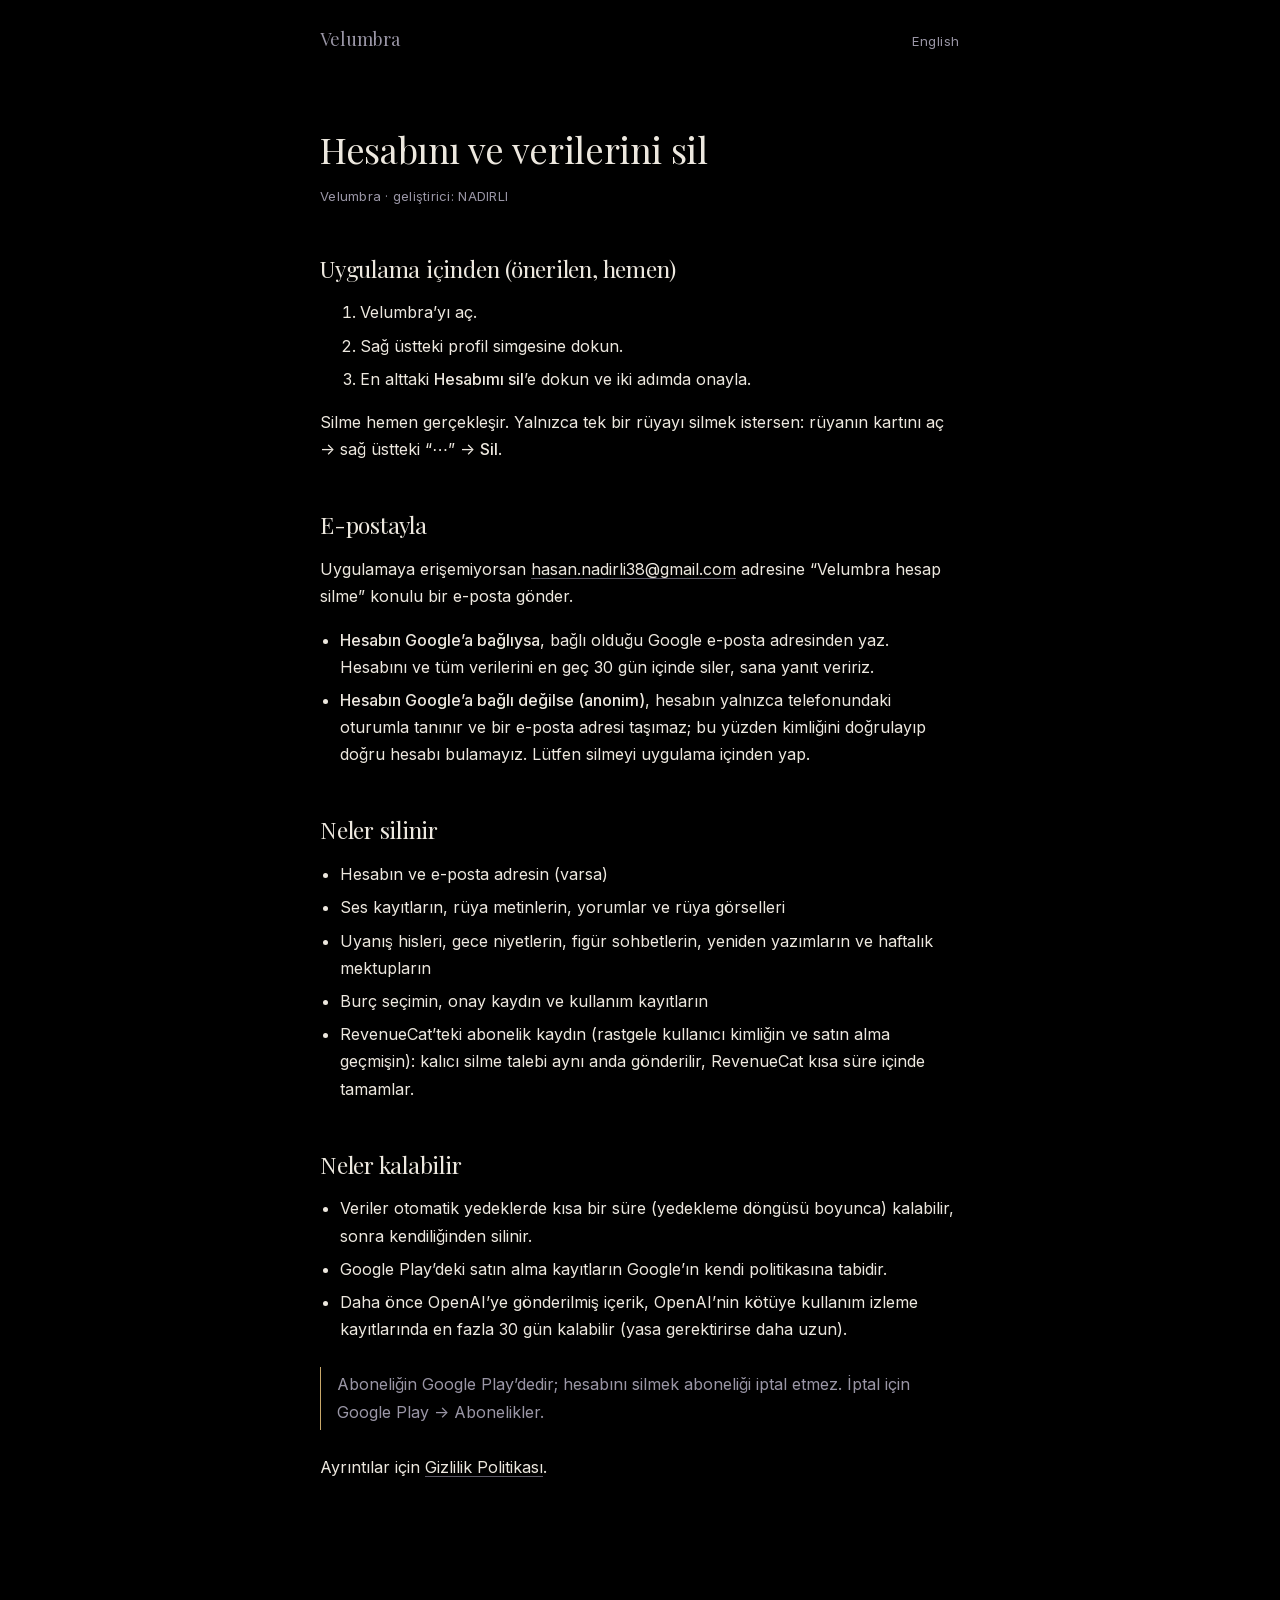
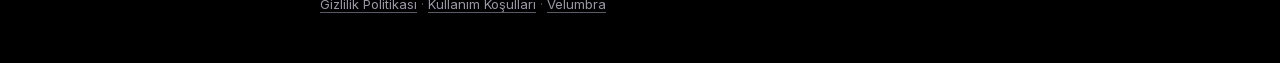
==== delete-account.html @ 86218cab "Add files via upload" ====
<!doctype html>
<html lang="tr">
<head>
<meta charset="utf-8">
<meta name="viewport" content="width=device-width, initial-scale=1">
<title>Hesap silme · Velumbra</title>
<link rel="stylesheet" href="style.css">
<link rel="alternate" hreflang="en" href="en/delete-account.html">
</head>
<body>
<header class="top">
  <a class="brand" href="index.html">Velumbra</a>
  <a href="en/delete-account.html" lang="en">English</a>
</header>
<main>
<h1>Hesabını ve verilerini sil</h1>
<p class="meta">Velumbra · geliştirici: NADIRLI</p>

<h2>Uygulama içinden (önerilen, hemen)</h2>
<ol>
  <li>Velumbra’yı aç.</li>
  <li>Sağ üstteki profil simgesine dokun.</li>
  <li>En alttaki <strong>Hesabımı sil</strong>’e dokun ve iki adımda onayla.</li>
</ol>
<p>Silme hemen gerçekleşir. Yalnızca tek bir rüyayı silmek istersen: rüyanın kartını aç → sağ üstteki “⋯” → <strong>Sil</strong>.</p>

<h2>E-postayla</h2>
<p>Uygulamaya erişemiyorsan <a href="mailto:hasan.nadirli38@gmail.com?subject=Velumbra%20hesap%20silme">hasan.nadirli38@gmail.com</a> adresine “Velumbra hesap silme” konulu bir e-posta gönder.</p>
<ul>
  <li><strong>Hesabın Google’a bağlıysa</strong>, bağlı olduğu Google e-posta adresinden yaz. Hesabını ve tüm verilerini en geç 30 gün içinde siler, sana yanıt veririz.</li>
  <li><strong>Hesabın Google’a bağlı değilse (anonim)</strong>, hesabın yalnızca telefonundaki oturumla tanınır ve bir e-posta adresi taşımaz; bu yüzden kimliğini doğrulayıp doğru hesabı bulamayız. Lütfen silmeyi uygulama içinden yap.</li>
</ul>

<h2>Neler silinir</h2>
<ul>
  <li>Hesabın ve e-posta adresin (varsa)</li>
  <li>Ses kayıtların, rüya metinlerin, yorumlar ve rüya görselleri</li>
  <li>Uyanış hisleri, gece niyetlerin, figür sohbetlerin, yeniden yazımların ve haftalık mektupların</li>
  <li>Burç seçimin, onay kaydın ve kullanım kayıtların</li>
  <li>RevenueCat’teki abonelik kaydın (rastgele kullanıcı kimliğin ve satın alma geçmişin): kalıcı silme talebi aynı anda gönderilir, RevenueCat kısa süre içinde tamamlar.</li>
</ul>

<h2>Neler kalabilir</h2>
<ul>
  <li>Veriler otomatik yedeklerde kısa bir süre (yedekleme döngüsü boyunca) kalabilir, sonra kendiliğinden silinir.</li>
  <li>Google Play’deki satın alma kayıtların Google’ın kendi politikasına tabidir.</li>
  <li>Daha önce OpenAI’ye gönderilmiş içerik, OpenAI’nin kötüye kullanım izleme kayıtlarında en fazla 30 gün kalabilir (yasa gerektirirse daha uzun).</li>
</ul>

<p class="note">Aboneliğin Google Play’dedir; hesabını silmek aboneliği iptal etmez. İptal için Google Play → Abonelikler.</p>

<p>Ayrıntılar için <a href="privacy.html">Gizlilik Politikası</a>.</p>
</main>
<footer><a href="privacy.html">Gizlilik Politikası</a> · <a href="terms.html">Kullanım Koşulları</a> · <a href="index.html">Velumbra</a></footer>
</body>
</html>
---- style.css ----
/* Velumbra — sessiz ve lüks. İzleyici yok, dış kaynak yok: yazı tipleri bu
   klasörde (SIL OFL 1.1). */

@font-face {
  font-family: "Playfair Display";
  src: url("fonts/PlayfairDisplay-Regular.ttf") format("truetype");
  font-weight: 400;
  font-style: normal;
  font-display: swap;
}
@font-face {
  font-family: "Playfair Display";
  src: url("fonts/PlayfairDisplay-Italic.ttf") format("truetype");
  font-weight: 400;
  font-style: italic;
  font-display: swap;
}
@font-face {
  font-family: "Inter";
  src: url("fonts/Inter-Regular.ttf") format("truetype");
  font-weight: 400;
  font-display: swap;
}
@font-face {
  font-family: "Inter";
  src: url("fonts/Inter-Medium.ttf") format("truetype");
  font-weight: 500;
  font-display: swap;
}

:root {
  --abyss: #000000;
  --moon: #ede8df;
  --mist: #9a96a6;
  --ash: #5c5967;
  --hairline: #24242e;
  --gold: #c9a86a;
  color-scheme: dark;
}

* { box-sizing: border-box; }

html { -webkit-text-size-adjust: 100%; }

body {
  margin: 0;
  background: var(--abyss);
  color: var(--moon);
  font-family: "Inter", system-ui, -apple-system, "Segoe UI", sans-serif;
  font-size: 16px;
  line-height: 1.7;
}

main {
  max-width: 680px;
  margin: 0 auto;
  padding: 40px 20px 96px;
}

header.top {
  display: flex;
  justify-content: space-between;
  align-items: baseline;
  max-width: 680px;
  margin: 0 auto;
  padding: 24px 20px 0;
  font-size: 13px;
  letter-spacing: 0.04em;
}

header.top a { color: var(--mist); text-decoration: none; }
header.top a:hover, header.top a:focus { color: var(--moon); }
.brand { font-family: "Playfair Display", Georgia, serif; font-size: 18px; letter-spacing: 0; }

h1, h2, h3 {
  font-family: "Playfair Display", Georgia, serif;
  font-weight: 400;
  line-height: 1.25;
  letter-spacing: -0.01em;
}
h1 { font-size: 36px; margin: 32px 0 8px; }
h2 { font-size: 23px; margin: 48px 0 12px; }
h3 { font-size: 18px; margin: 28px 0 8px; }

p, li { color: var(--moon); }
.muted, .meta { color: var(--mist); }
.meta { font-size: 13px; letter-spacing: 0.02em; }

a { color: var(--moon); text-decoration-color: var(--ash); text-underline-offset: 3px; }
a:hover, a:focus { text-decoration-color: var(--moon); }

ul { padding-left: 20px; }
li { margin: 6px 0; }

strong { font-weight: 500; }

hr { border: 0; border-top: 1px solid var(--hairline); margin: 48px 0; }

table {
  width: 100%;
  border-collapse: collapse;
  font-size: 14px;
  margin: 12px 0 8px;
}
th, td {
  text-align: left;
  vertical-align: top;
  padding: 10px 8px 10px 0;
  border-bottom: 1px solid var(--hairline);
}
th { color: var(--mist); font-weight: 500; font-size: 12px; letter-spacing: 0.08em; text-transform: uppercase; }

.note {
  border-left: 1px solid var(--gold);
  padding: 4px 0 4px 16px;
  color: var(--mist);
  margin: 24px 0;
}

footer {
  max-width: 680px;
  margin: 0 auto;
  padding: 0 20px 48px;
  color: var(--ash);
  font-size: 13px;
}
footer a { color: var(--mist); }

/* Ana sayfa */
.hero {
  min-height: 72vh;
  display: flex;
  flex-direction: column;
  align-items: center;
  justify-content: center;
  text-align: center;
}
.eclipse {
  width: 132px;
  height: 132px;
  border-radius: 50%;
  border: 1px solid var(--moon);
  background: var(--abyss);
  box-shadow: 0 0 28px 6px rgba(237, 232, 223, 0.12);
  margin-bottom: 40px;
}
.hero h1 { font-size: 44px; margin: 0; }
.hero .tagline {
  font-family: "Playfair Display", Georgia, serif;
  font-style: italic;
  color: var(--mist);
  font-size: 20px;
  margin: 12px 0 40px;
}
.store {
  display: inline-block;
  border: 1px solid var(--hairline);
  border-radius: 28px;
  padding: 14px 28px;
  color: var(--moon);
  text-decoration: none;
  font-size: 15px;
}
.links { margin-top: 48px; font-size: 14px; }
.links a { color: var(--mist); margin: 0 10px; text-decoration: none; }
.links a:hover { color: var(--moon); }
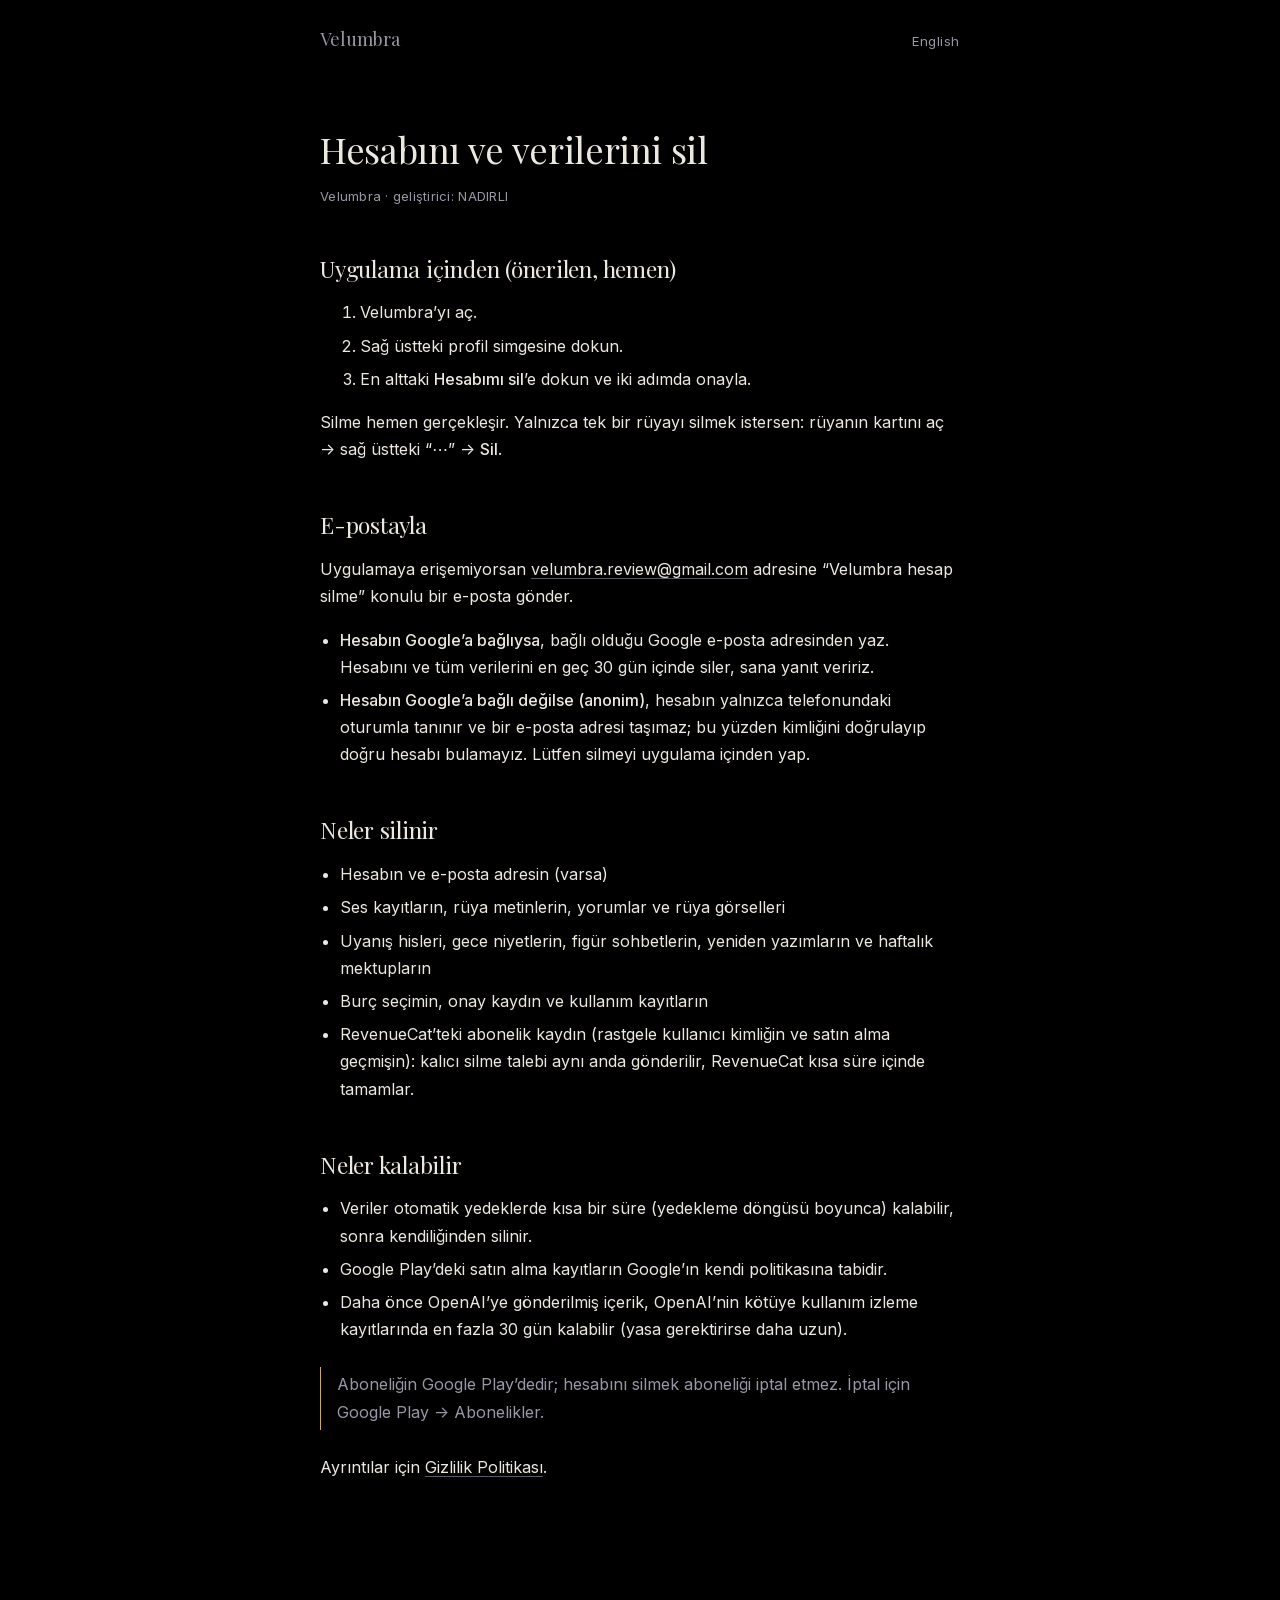
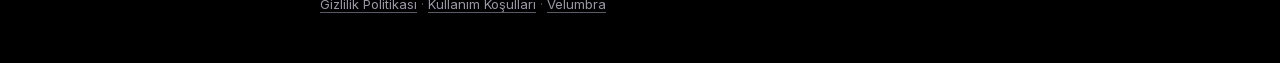
==== commit bae84d2f: "Hukuki sayfalar sürüm 3 Hukuki sayfalar sürüm 3" ====
--- a/delete-account.html
+++ b/delete-account.html
@@ -1,56 +1,56 @@
-<!doctype html>
-<html lang="tr">
-<head>
-<meta charset="utf-8">
-<meta name="viewport" content="width=device-width, initial-scale=1">
-<title>Hesap silme · Velumbra</title>
-<link rel="stylesheet" href="style.css">
-<link rel="alternate" hreflang="en" href="en/delete-account.html">
-</head>
-<body>
-<header class="top">
-  <a class="brand" href="index.html">Velumbra</a>
-  <a href="en/delete-account.html" lang="en">English</a>
-</header>
-<main>
-<h1>Hesabını ve verilerini sil</h1>
-<p class="meta">Velumbra · geliştirici: NADIRLI</p>
-
-<h2>Uygulama içinden (önerilen, hemen)</h2>
-<ol>
-  <li>Velumbra’yı aç.</li>
-  <li>Sağ üstteki profil simgesine dokun.</li>
-  <li>En alttaki <strong>Hesabımı sil</strong>’e dokun ve iki adımda onayla.</li>
-</ol>
-<p>Silme hemen gerçekleşir. Yalnızca tek bir rüyayı silmek istersen: rüyanın kartını aç → sağ üstteki “⋯” → <strong>Sil</strong>.</p>
-
-<h2>E-postayla</h2>
-<p>Uygulamaya erişemiyorsan <a href="mailto:hasan.nadirli38@gmail.com?subject=Velumbra%20hesap%20silme">hasan.nadirli38@gmail.com</a> adresine “Velumbra hesap silme” konulu bir e-posta gönder.</p>
-<ul>
-  <li><strong>Hesabın Google’a bağlıysa</strong>, bağlı olduğu Google e-posta adresinden yaz. Hesabını ve tüm verilerini en geç 30 gün içinde siler, sana yanıt veririz.</li>
-  <li><strong>Hesabın Google’a bağlı değilse (anonim)</strong>, hesabın yalnızca telefonundaki oturumla tanınır ve bir e-posta adresi taşımaz; bu yüzden kimliğini doğrulayıp doğru hesabı bulamayız. Lütfen silmeyi uygulama içinden yap.</li>
-</ul>
-
-<h2>Neler silinir</h2>
-<ul>
-  <li>Hesabın ve e-posta adresin (varsa)</li>
-  <li>Ses kayıtların, rüya metinlerin, yorumlar ve rüya görselleri</li>
-  <li>Uyanış hisleri, gece niyetlerin, figür sohbetlerin, yeniden yazımların ve haftalık mektupların</li>
-  <li>Burç seçimin, onay kaydın ve kullanım kayıtların</li>
-  <li>RevenueCat’teki abonelik kaydın (rastgele kullanıcı kimliğin ve satın alma geçmişin): kalıcı silme talebi aynı anda gönderilir, RevenueCat kısa süre içinde tamamlar.</li>
-</ul>
-
-<h2>Neler kalabilir</h2>
-<ul>
-  <li>Veriler otomatik yedeklerde kısa bir süre (yedekleme döngüsü boyunca) kalabilir, sonra kendiliğinden silinir.</li>
-  <li>Google Play’deki satın alma kayıtların Google’ın kendi politikasına tabidir.</li>
-  <li>Daha önce OpenAI’ye gönderilmiş içerik, OpenAI’nin kötüye kullanım izleme kayıtlarında en fazla 30 gün kalabilir (yasa gerektirirse daha uzun).</li>
-</ul>
-
-<p class="note">Aboneliğin Google Play’dedir; hesabını silmek aboneliği iptal etmez. İptal için Google Play → Abonelikler.</p>
-
-<p>Ayrıntılar için <a href="privacy.html">Gizlilik Politikası</a>.</p>
-</main>
-<footer><a href="privacy.html">Gizlilik Politikası</a> · <a href="terms.html">Kullanım Koşulları</a> · <a href="index.html">Velumbra</a></footer>
-</body>
-</html>
+<!doctype html>
+<html lang="tr">
+<head>
+<meta charset="utf-8">
+<meta name="viewport" content="width=device-width, initial-scale=1">
+<title>Hesap silme · Velumbra</title>
+<link rel="stylesheet" href="style.css">
+<link rel="alternate" hreflang="en" href="en/delete-account.html">
+</head>
+<body>
+<header class="top">
+  <a class="brand" href="index.html">Velumbra</a>
+  <a href="en/delete-account.html" lang="en">English</a>
+</header>
+<main>
+<h1>Hesabını ve verilerini sil</h1>
+<p class="meta">Velumbra · geliştirici: NADIRLI</p>
+
+<h2>Uygulama içinden (önerilen, hemen)</h2>
+<ol>
+  <li>Velumbra’yı aç.</li>
+  <li>Sağ üstteki profil simgesine dokun.</li>
+  <li>En alttaki <strong>Hesabımı sil</strong>’e dokun ve iki adımda onayla.</li>
+</ol>
+<p>Silme hemen gerçekleşir. Yalnızca tek bir rüyayı silmek istersen: rüyanın kartını aç → sağ üstteki “⋯” → <strong>Sil</strong>.</p>
+
+<h2>E-postayla</h2>
+<p>Uygulamaya erişemiyorsan <a href="mailto:velumbra.review@gmail.com?subject=Velumbra%20hesap%20silme">velumbra.review@gmail.com</a> adresine “Velumbra hesap silme” konulu bir e-posta gönder.</p>
+<ul>
+  <li><strong>Hesabın Google’a bağlıysa</strong>, bağlı olduğu Google e-posta adresinden yaz. Hesabını ve tüm verilerini en geç 30 gün içinde siler, sana yanıt veririz.</li>
+  <li><strong>Hesabın Google’a bağlı değilse (anonim)</strong>, hesabın yalnızca telefonundaki oturumla tanınır ve bir e-posta adresi taşımaz; bu yüzden kimliğini doğrulayıp doğru hesabı bulamayız. Lütfen silmeyi uygulama içinden yap.</li>
+</ul>
+
+<h2>Neler silinir</h2>
+<ul>
+  <li>Hesabın ve e-posta adresin (varsa)</li>
+  <li>Ses kayıtların, rüya metinlerin, yorumlar ve rüya görselleri</li>
+  <li>Uyanış hisleri, gece niyetlerin, figür sohbetlerin, yeniden yazımların ve haftalık mektupların</li>
+  <li>Burç seçimin, onay kaydın ve kullanım kayıtların</li>
+  <li>RevenueCat’teki abonelik kaydın (rastgele kullanıcı kimliğin ve satın alma geçmişin): kalıcı silme talebi aynı anda gönderilir, RevenueCat kısa süre içinde tamamlar.</li>
+</ul>
+
+<h2>Neler kalabilir</h2>
+<ul>
+  <li>Veriler otomatik yedeklerde kısa bir süre (yedekleme döngüsü boyunca) kalabilir, sonra kendiliğinden silinir.</li>
+  <li>Google Play’deki satın alma kayıtların Google’ın kendi politikasına tabidir.</li>
+  <li>Daha önce OpenAI’ye gönderilmiş içerik, OpenAI’nin kötüye kullanım izleme kayıtlarında en fazla 30 gün kalabilir (yasa gerektirirse daha uzun).</li>
+</ul>
+
+<p class="note">Aboneliğin Google Play’dedir; hesabını silmek aboneliği iptal etmez. İptal için Google Play → Abonelikler.</p>
+
+<p>Ayrıntılar için <a href="privacy.html">Gizlilik Politikası</a>.</p>
+</main>
+<footer><a href="privacy.html">Gizlilik Politikası</a> · <a href="terms.html">Kullanım Koşulları</a> · <a href="index.html">Velumbra</a></footer>
+</body>
+</html>
